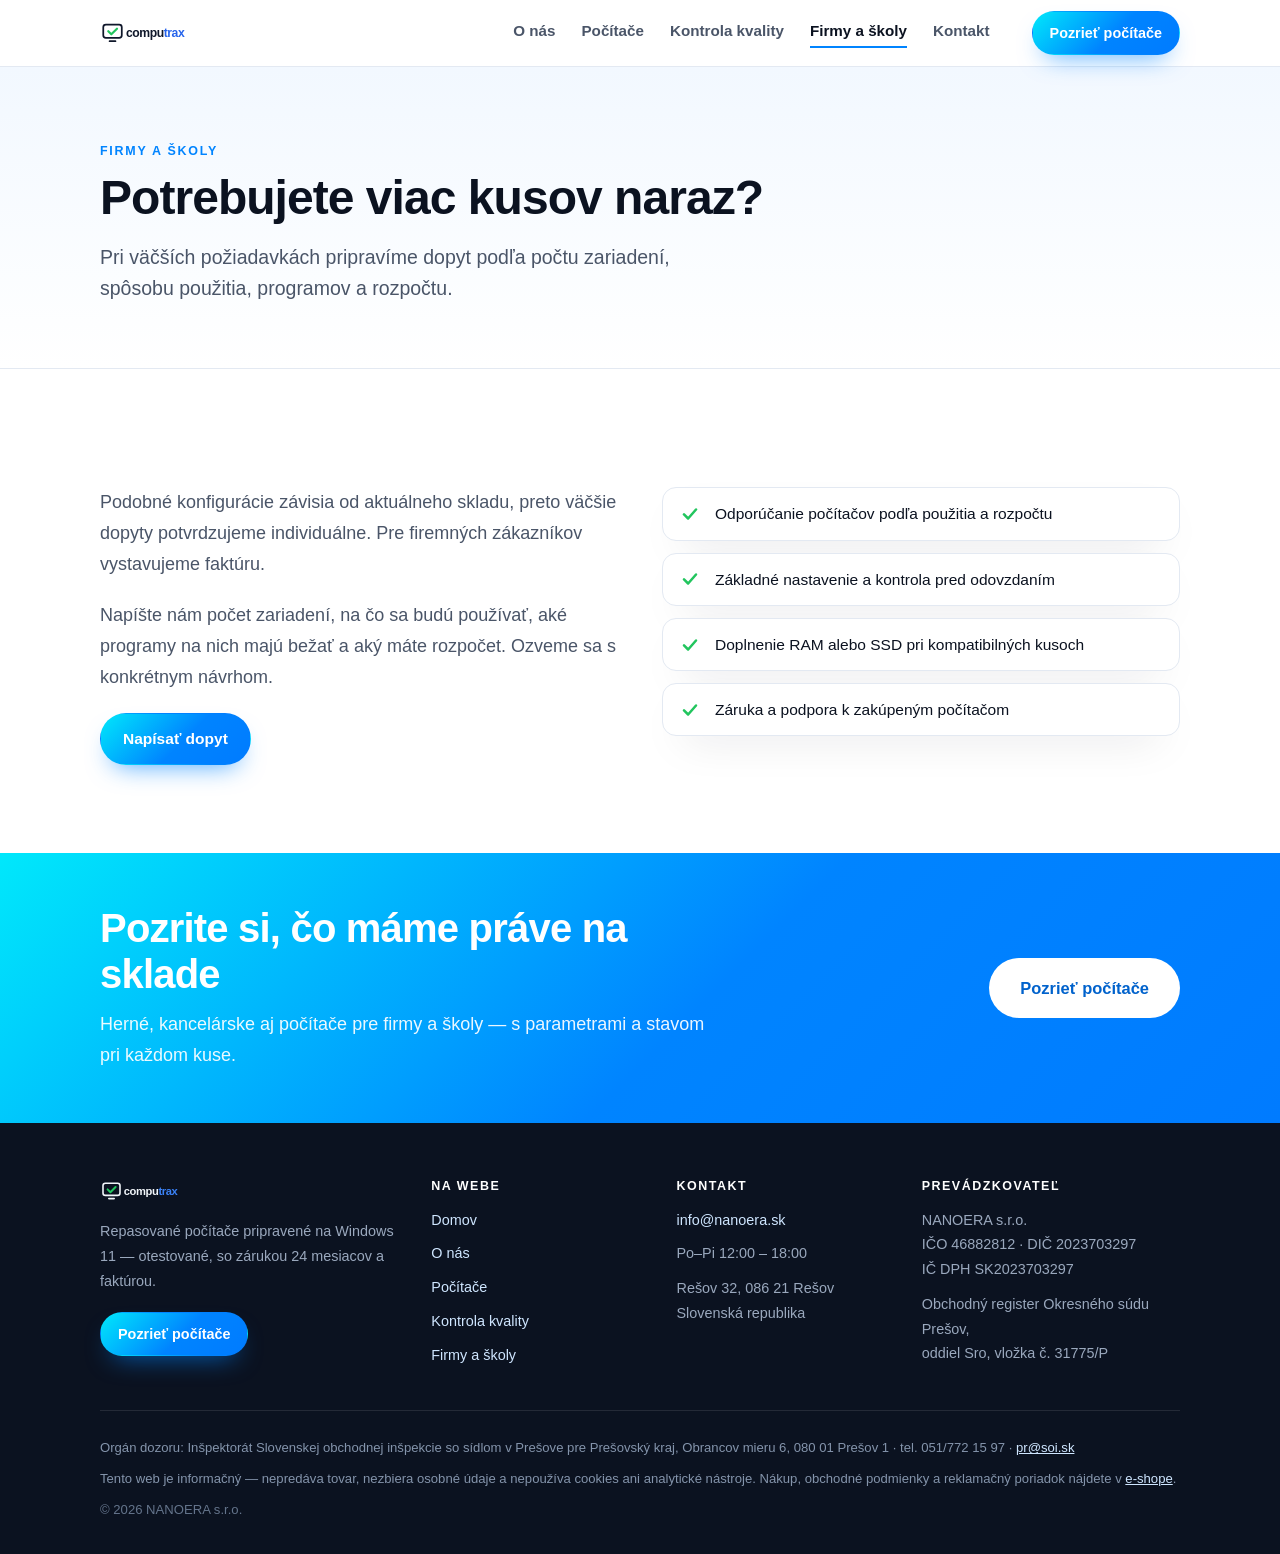
==== firmy.html @ 138ae09a "Rozdelenie na sest stranok, citatelnejsi text, zrusene odkryvanie pri scrolle Co-Authored-By: Claude" ====
<!DOCTYPE html>
<html lang="sk">
<head>
<meta charset="utf-8">
<meta name="viewport" content="width=device-width, initial-scale=1">
<title>Repasované počítače pre firmy a školy — Computrax</title>
<meta name="description" content="Viac kusov naraz, faktúra, nastavenie a podpora. Väčšie dopyty potvrdzujeme individuálne.">
<link rel="canonical" href="https://ld-page-computrax.vercel.app/firmy.html">
<link rel="icon" type="image/svg+xml" href="assets/favicon.svg">
<link rel="icon" href="assets/favicon-32.png" sizes="32x32">
<meta property="og:title" content="Repasované počítače pre firmy a školy — Computrax">
<meta property="og:description" content="Viac kusov naraz, faktúra, nastavenie a podpora. Väčšie dopyty potvrdzujeme individuálne.">
<meta property="og:image" content="assets/og-image.jpg">
<meta property="og:type" content="website">
<meta name="theme-color" content="#0084ff">
<link rel="stylesheet" href="styles.css?v=10">
</head>
<body>

<header class="site-header">
  <div class="wrap header-inner">
    <a class="brand" href="index.html"><img src="assets/computrax-logo.svg" alt="Computrax"></a>
    <nav class="nav" id="hlavne-menu">
      <a href="o-nas.html">O nás</a>
      <a href="pocitace.html">Počítače</a>
      <a href="kontrola.html">Kontrola kvality</a>
      <a href="firmy.html" class="je-aktivna" aria-current="page">Firmy a školy</a>
      <a href="kontakt.html">Kontakt</a>
    </nav>
    <a class="btn btn-primary btn-sm js-shop" data-utm="hlavicka" href="#">Pozrieť počítače</a>
    <button class="nav-toggle" type="button" aria-expanded="false"
            aria-controls="hlavne-menu" aria-label="Otvoriť menu">
      <span></span><span></span><span></span>
    </button>
  </div>
</header>

<main id="top">

  <!-- HLAVIČKA STRÁNKY -->
  <section class="page-head">
    <div class="wrap">
      <p class="eyebrow">Firmy a školy</p>
      <h1>Potrebujete viac kusov naraz?</h1>
      <p class="lede">Pri väčších požiadavkách pripravíme dopyt podľa počtu zariadení, spôsobu použitia, programov a rozpočtu.</p>
    </div>
  </section>

  <section id="firmy" class="section">
    <div class="wrap">
      <div class="split">
        <div class="split-text">
          <p>
            Podobné konfigurácie závisia od aktuálneho skladu, preto väčšie dopyty
            potvrdzujeme individuálne. Pre firemných zákazníkov vystavujeme faktúru.
          </p>
          <p>
            Napíšte nám počet zariadení, na čo sa budú používať, aké programy na nich
            majú bežať a aký máte rozpočet. Ozveme sa s konkrétnym návrhom.
          </p>
          <a class="btn btn-primary" href="mailto:info@nanoera.sk?subject=Dopyt%20pre%20firmu%20alebo%20%C5%A1kolu">Napísať dopyt</a>
        </div>
        <ul class="checklist split-list">
          <li>Odporúčanie počítačov podľa použitia a rozpočtu</li>
          <li>Základné nastavenie a kontrola pred odovzdaním</li>
          <li>Doplnenie RAM alebo SSD pri kompatibilných kusoch</li>
          <li>Záruka a podpora k zakúpeným počítačom</li>
        </ul>
      </div>
    </div>
  </section>

  <!-- CTA -->
  <section class="band">
    <div class="wrap band-inner">
      <div>
        <h2>Pozrite si, čo máme práve na sklade</h2>
        <p>Herné, kancelárske aj počítače pre firmy a školy — s parametrami a stavom pri každom kuse.</p>
      </div>
      <a class="btn btn-white btn-lg js-shop" data-utm="cta-pas" href="#">Pozrieť počítače</a>
    </div>
  </section>

</main>

<footer class="footer">
  <div class="wrap">
    <div class="footer-grid">

      <div class="footer-brand">
        <img class="footer-logo" src="assets/computrax-logo-dark.svg" alt="Computrax">
        <p>Repasované počítače pripravené na Windows 11 — otestované, so zárukou
           24 mesiacov a faktúrou.</p>
        <a class="btn btn-primary btn-sm js-shop" data-utm="paticka" href="#">Pozrieť počítače</a>
      </div>

      <nav class="footer-col" aria-label="Sekcie webu">
        <h2>Na webe</h2>
        <a href="index.html">Domov</a>
        <a href="o-nas.html">O nás</a>
        <a href="pocitace.html">Počítače</a>
        <a href="kontrola.html">Kontrola kvality</a>
        <a href="firmy.html">Firmy a školy</a>
      </nav>

      <div class="footer-col">
        <h2>Kontakt</h2>
        <a href="mailto:info@nanoera.sk">info@nanoera.sk</a>
        <p>Po–Pi 12:00 – 18:00</p>
        <p>Rešov 32, 086 21 Rešov<br>Slovenská republika</p>
      </div>

      <div class="footer-col">
        <h2>Prevádzkovateľ</h2>
        <p>NANOERA s.r.o.<br>
           IČO 46882812 · DIČ 2023703297<br>
           IČ DPH SK2023703297</p>
        <p>Obchodný register Okresného súdu Prešov,<br>oddiel Sro, vložka č. 31775/P</p>
      </div>

    </div>

    <div class="footer-legal">
      <p>
        Orgán dozoru: Inšpektorát Slovenskej obchodnej inšpekcie so sídlom v Prešove
        pre Prešovský kraj, Obrancov mieru 6, 080 01 Prešov 1 ·
        tel. 051/772 15 97 · <a href="mailto:pr@soi.sk">pr@soi.sk</a>
      </p>
      <p>
        Tento web je informačný — nepredáva tovar, nezbiera osobné údaje
        a nepoužíva cookies ani analytické nástroje. Nákup, obchodné podmienky
        a reklamačný poriadok nájdete v <a class="js-shop" data-utm="paticka-podmienky" href="#">e-shope</a>.
      </p>
      <p class="copy">© 2026 NANOERA s.r.o.</p>
    </div>
  </div>
</footer>

<div class="sticky-cta">
  <a class="btn btn-primary js-shop" data-utm="sticky-mobil" href="#">Pozrieť počítače</a>
</div>

<script src="app.js?v=10"></script>

</body>
</html>
---- styles.css ----
/* Computrax — landing page
   Farby prevzaté z loga: #00E8FB → #007BFF, text #0B1220 */

:root {
  --ink: #0b1220;
  --ink-soft: #4a5568;
  --line: #e3e9f2;
  --bg: #ffffff;
  --bg-alt: #f5f8fd;
  --blue: #0084ff;
  --blue-deep: #0062cc;
  --cyan: #00e8fb;
  --grad: linear-gradient(135deg, #00e8fb 0%, #0084ff 55%, #007bff 100%);
  --radius: 18px;
  --shadow: 0 18px 44px -22px rgba(11, 18, 32, .28);
  --wrap: 1120px;
}

* { box-sizing: border-box; }

html { scroll-behavior: smooth; }

body {
  margin: 0;
  background: var(--bg);
  color: var(--ink);
  font-family: -apple-system, BlinkMacSystemFont, "Segoe UI", Inter, Roboto,
               "Helvetica Neue", Arial, sans-serif;
  font-size: 18px;
  line-height: 1.72;
  -webkit-font-smoothing: antialiased;
}

img { max-width: 100%; display: block; }

a { color: var(--blue-deep); }

.wrap {
  width: 100%;
  max-width: var(--wrap);
  margin: 0 auto;
  padding: 0 20px;
}

/* ~68 znakov na riadok — nad tým sa oko na konci riadka stráca */
.narrow { max-width: 41rem; }

.narrow h2 { margin-top: 1.9em; }

h1, h2, h3 {
  line-height: 1.15;
  letter-spacing: -.02em;
  margin: 0 0 .5em;
}

h1 { font-size: clamp(2.1rem, 6.4vw, 3.9rem); font-weight: 800; }
h2 { font-size: clamp(1.6rem, 4vw, 2.5rem); font-weight: 780; }
h3 { font-size: 1.18rem; font-weight: 700; }

p { margin: 0 0 1.25em; }

.grad {
  background: var(--grad);
  -webkit-background-clip: text;
  background-clip: text;
  color: transparent;
}

.eyebrow {
  text-transform: uppercase;
  letter-spacing: .14em;
  font-size: .78rem;
  font-weight: 700;
  color: var(--blue);
  margin-bottom: .6em;
}

/* ---------- Header ---------- */

.site-header {
  position: sticky;
  top: 0;
  z-index: 50;
  background: rgba(255, 255, 255, .88);
  backdrop-filter: saturate(180%) blur(12px);
  border-bottom: 1px solid var(--line);
}

.header-inner {
  position: relative;
  display: flex;
  align-items: center;
  gap: 16px;
  height: 66px;
}

.brand { margin-right: auto; display: flex; }
.brand img { height: 26px; width: auto; }

.nav { display: none; gap: 26px; }

.nav a {
  color: var(--ink-soft);
  text-decoration: none;
  font-weight: 600;
  font-size: .95rem;
}

.nav a:hover { color: var(--ink); }

@media (min-width: 860px) {
  .nav { display: flex; margin-right: 26px; }
}

/* ---------- Mobilné menu ---------- */

.nav-toggle {
  display: inline-flex;
  flex-direction: column;
  justify-content: center;
  gap: 5px;
  width: 42px;
  height: 42px;
  padding: 0 9px;
  border: 1px solid var(--line);
  border-radius: 12px;
  background: #fff;
  cursor: pointer;
}

.nav-toggle span {
  display: block;
  height: 2px;
  border-radius: 2px;
  background: var(--ink);
  transition: transform .22s ease, opacity .18s ease;
}

.nav-toggle[aria-expanded="true"] span:nth-child(1) { transform: translateY(7px) rotate(45deg); }
.nav-toggle[aria-expanded="true"] span:nth-child(2) { opacity: 0; }
.nav-toggle[aria-expanded="true"] span:nth-child(3) { transform: translateY(-7px) rotate(-45deg); }

@media (min-width: 860px) {
  .nav-toggle { display: none; }
}

@media (max-width: 859px) {
  .nav {
    display: flex;
    flex-direction: column;
    gap: 0;
    position: absolute;
    left: 0;
    right: 0;
    top: 100%;
    background: #fff;
    border-bottom: 1px solid var(--line);
    box-shadow: 0 20px 40px -26px rgba(11, 18, 32, .4);
    padding: 6px 20px 14px;
    opacity: 0;
    visibility: hidden;
    transform: translateY(-8px);
    transition: opacity .2s ease, transform .2s ease, visibility .2s;
  }

  .nav a {
    padding: 13px 2px;
    border-bottom: 1px solid var(--line);
    font-size: 1rem;
  }

  .nav a:last-child { border-bottom: 0; }

  body.menu-otvorene .nav {
    opacity: 1;
    visibility: visible;
    transform: none;
  }

  /* na úzkych displejoch by sa tlačidlo a hamburger nezmestili vedľa seba */
  .header-inner > .btn { display: none; }
}

@media (min-width: 560px) and (max-width: 859px) {
  .header-inner > .btn { display: inline-flex; }
}

/* ---------- Buttons ---------- */

.btn {
  display: inline-flex;
  align-items: center;
  justify-content: center;
  gap: 8px;
  border-radius: 999px;
  font-weight: 700;
  text-decoration: none;
  padding: 12px 22px;
  font-size: .97rem;
  border: 1px solid transparent;
  transition: transform .15s ease, box-shadow .15s ease, background .15s ease;
  white-space: nowrap;
}

.btn:active { transform: translateY(1px); }

.btn-primary {
  background: var(--grad);
  color: #fff;
  box-shadow: 0 12px 26px -12px rgba(0, 132, 255, .75);
}

.btn-primary:hover { box-shadow: 0 16px 34px -12px rgba(0, 132, 255, .9); }

.btn-ghost {
  background: #fff;
  color: var(--ink);
  border-color: var(--line);
}

.btn-ghost:hover { border-color: #c8d5e8; }

.btn-white {
  background: #fff;
  color: var(--blue-deep);
}

.btn-sm { padding: 9px 17px; font-size: .9rem; }
.btn-lg { padding: 15px 30px; font-size: 1.03rem; }

/* ---------- Hero ---------- */

.hero {
  position: relative;
  overflow: hidden;
  background: linear-gradient(180deg, #f2f8ff 0%, #ffffff 100%);
  padding: 62px 0 54px;
  text-align: center;
}

.hero-inner {
  position: relative;
  z-index: 2;
  display: grid;
  gap: 34px;
  align-items: center;
}

@media (min-width: 940px) {
  .hero { text-align: left; }
  .hero-inner { grid-template-columns: 1.05fr 1fr; gap: 48px; }
  .hero .lede { margin-left: 0; margin-right: 0; }
  .hero .cta-row { justify-content: flex-start; }
}

.hero-visual { display: flex; justify-content: center; }



/* na mobile hero stiahneme, aby bola animácia hneď na dosah */
@media (max-width: 939px) {
  .hero { padding-top: 40px; }
  .pill { margin-bottom: 16px; }
  .hero .lede { margin-bottom: 22px; }
  .hero .cta-row { margin-bottom: 26px; }
  .hero-inner { gap: 22px; }
  .hero-pc { max-width: 300px; }
}

/* ---------- Počítač v hero ---------- */

.hero-pc {
  width: 100%;
  max-width: 430px;
  height: auto;
  animation: hero-plava 7s ease-in-out infinite;
}

@keyframes hero-plava {
  0%, 100% { transform: translateY(0); }
  50%      { transform: translateY(-12px); }
}

@media (prefers-reduced-motion: reduce) {
  .hero-pc { animation: none; }
}

.hero-glow {
  position: absolute;
  top: -240px;
  left: 50%;
  transform: translateX(-50%);
  width: 900px;
  height: 620px;
  background: radial-gradient(closest-side, rgba(0, 232, 251, .30), rgba(0, 132, 255, 0));
  pointer-events: none;
}

.pill {
  display: inline-block;
  background: #fff;
  border: 1px solid #cfe6ff;
  color: var(--blue-deep);
  border-radius: 999px;
  padding: 7px 16px;
  font-size: .84rem;
  font-weight: 700;
  margin: 0 0 22px;
  box-shadow: 0 6px 18px -12px rgba(0, 132, 255, .8);
}

.lede {
  font-size: clamp(1.05rem, 2.3vw, 1.22rem);
  line-height: 1.6;
  color: var(--ink-soft);
  max-width: 38rem;
  margin: 0 auto 30px;
}

.cta-row {
  display: flex;
  flex-wrap: wrap;
  gap: 12px;
  justify-content: center;
  margin-bottom: 44px;
}

.trust-strip {
  list-style: none;
  margin: 0;
  padding: 0;
  display: grid;
  grid-template-columns: repeat(2, 1fr);
  gap: 14px;
  max-width: 720px;
  margin: 0 auto;
}

.trust-strip li {
  display: flex;
  flex-direction: column;
  align-items: flex-start;
  gap: 2px;
  background: #fff;
  border: 1px solid var(--line);
  border-radius: 14px;
  padding: 16px 16px 14px;
  box-shadow: var(--shadow);
}

.trust-strip svg {
  width: 22px;
  height: 22px;
  margin-bottom: 6px;
  fill: none;
  stroke: var(--blue);
  stroke-width: 1.9;
  stroke-linecap: round;
  stroke-linejoin: round;
}

.trust-strip strong {
  font-size: 1.42rem;
  color: var(--ink);
  letter-spacing: -.02em;
  line-height: 1.1;
}

.trust-strip span {
  font-size: .84rem;
  color: var(--ink-soft);
  line-height: 1.35;
}

@media (min-width: 700px) {
  .hero { padding: 92px 0 78px; }
  .trust-strip { grid-template-columns: repeat(4, 1fr); }
}

@media (min-width: 940px) {
  /* pri dvojstĺpcovom hero má pás lícovať s textom, nie byť vycentrovaný */
  .trust-strip { max-width: none; margin-top: 46px; }
}

/* ---------- Hlavička podstránky ---------- */

.page-head {
  background: linear-gradient(180deg, #f2f8ff 0%, #ffffff 100%);
  border-bottom: 1px solid var(--line);
  padding: 54px 0 46px;
}

.page-head h1 {
  font-size: clamp(1.9rem, 5vw, 3rem);
  margin-bottom: .35em;
}

.page-head .lede { margin: 0; }

@media (min-width: 700px) {
  .page-head { padding: 74px 0 64px; }
}

/* aktívna položka v menu */
.nav a.je-aktivna { color: var(--ink); }

@media (min-width: 860px) {
  .nav a.je-aktivna {
    box-shadow: inset 0 -2px 0 var(--blue);
    padding-bottom: 3px;
  }
}

/* karta, ktorá je celá odkazom */
.card-odkaz {
  display: block;
  text-decoration: none;
  color: inherit;
}

.card-odkaz .pc-link { display: inline-block; margin-top: 6px; }

/* ---------- Hlavicka podstranky ---------- */

.page-head {
  background: linear-gradient(180deg, #f2f8ff 0%, #ffffff 100%);
  border-bottom: 1px solid var(--line);
  padding: 54px 0 46px;
}

.page-head h1 {
  font-size: clamp(1.9rem, 5vw, 3rem);
  margin-bottom: .35em;
}

.page-head .lede { margin: 0; }

@media (min-width: 700px) {
  .page-head { padding: 74px 0 64px; }
}

.nav a.je-aktivna { color: var(--ink); }

@media (min-width: 860px) {
  .nav a.je-aktivna {
    box-shadow: inset 0 -2px 0 var(--blue);
    padding-bottom: 3px;
  }
}

.card-odkaz {
  display: block;
  text-decoration: none;
  color: inherit;
}

.card-odkaz .pc-link { display: inline-block; margin-top: 6px; }

/* ---------- Sections ---------- */

.section { padding: 62px 0; }
.section-alt { background: var(--bg-alt); border-block: 1px solid var(--line); }

.section p { color: var(--ink-soft); }
.section h2 { color: var(--ink); }

.section-lede { max-width: 36rem; margin-bottom: 34px; }

@media (min-width: 700px) {
  .section { padding: 88px 0; }
}

/* ---------- Cards ---------- */

.cards {
  display: grid;
  gap: 18px;
  margin-top: 34px;
}

@media (min-width: 820px) {
  .cards { grid-template-columns: repeat(3, 1fr); }
}

.card {
  background: #fff;
  border: 1px solid var(--line);
  border-radius: var(--radius);
  padding: 26px 24px 22px;
  box-shadow: var(--shadow);
}

.card-num {
  font-size: .82rem;
  font-weight: 800;
  letter-spacing: .1em;
  background: var(--grad);
  -webkit-background-clip: text;
  background-clip: text;
  color: transparent;
  margin-bottom: 12px;
}

.card p { margin-bottom: 0; font-size: .96rem; line-height: 1.62; }

/* ---------- CTA band ---------- */

.band {
  background: var(--grad);
  color: #fff;
  padding: 52px 0;
}

.band h2 { color: #fff; margin-bottom: .3em; }
.band p { color: rgba(255, 255, 255, .92); margin: 0; }

.band-inner {
  display: flex;
  flex-direction: column;
  gap: 24px;
  align-items: flex-start;
}

@media (min-width: 860px) {
  .band-inner { flex-direction: row; align-items: center; justify-content: space-between; }
  .band-inner > div { max-width: 620px; }
}

/* ---------- Kontakt ---------- */

.contact-grid {
  display: grid;
  gap: 14px;
  grid-template-columns: 1fr;
  max-width: 760px;
}

@media (min-width: 640px) { .contact-grid { grid-template-columns: repeat(2, 1fr); } }

.contact-card {
  display: block;
  background: #fff;
  border: 1px solid var(--line);
  border-radius: var(--radius);
  padding: 20px;
  text-decoration: none;
  color: var(--ink);
  box-shadow: var(--shadow);
  transition: border-color .15s ease, transform .15s ease;
  overflow-wrap: anywhere;
}

a.contact-card:hover { border-color: #9fcdff; transform: translateY(-2px); }

.contact-label {
  display: block;
  font-size: .76rem;
  text-transform: uppercase;
  letter-spacing: .12em;
  font-weight: 700;
  color: var(--blue);
  margin-bottom: 8px;
}

.contact-card strong { display: block; font-size: 1.02rem; line-height: 1.4; }

.contact-note {
  display: block;
  margin-top: 6px;
  font-size: .87rem;
  color: var(--ink-soft);
}

/* =========================================================
   PRÍBEH POČÍTAČA — 3D scéna riadená scrollom
   Premenné nastavuje story.js pri každom snímku:
   --p  celkový postup 0–1      --ex  rozobratie 0–1
   --sc postup skenu 0–1        --gl  finálne rozsvietenie 0–1
   --rx --ry  natočenie kamery v stupňoch
   ========================================================= */

.story {
  --p: 0; --gl: 0;
  background: linear-gradient(180deg, #ffffff 0%, #f3f8ff 45%, #ffffff 100%);
  border-block: 1px solid var(--line);
}

.story-track { height: 420vh; }

.story-stage {
  position: sticky;
  top: 0;
  height: 100vh;
  min-height: 560px;
  display: flex;
  align-items: center;
  overflow: hidden;
  z-index: 1;
}

.story-inner {
  display: grid;
  gap: 20px;
  align-items: center;
  width: 100%;
}

@media (min-width: 940px) {
  .story-inner { grid-template-columns: 1fr 1fr; gap: 40px; }
}

/* ---- text krokov ---- */

.story-steps { position: relative; min-height: 300px; }

.story-step {
  position: absolute;
  inset: 0;
  opacity: 0;
  transform: translateY(18px);
  transition: opacity .45s ease, transform .45s ease;
  pointer-events: none;
}

.story-step.is-on {
  opacity: 1;
  transform: none;
  pointer-events: auto;
}

.story-num {
  display: inline-block;
  font-size: .82rem;
  font-weight: 800;
  letter-spacing: .12em;
  background: var(--grad);
  -webkit-background-clip: text;
  background-clip: text;
  color: transparent;
  margin-bottom: 10px;
}

.story-step h2 { font-size: clamp(1.5rem, 3.4vw, 2.3rem); margin-bottom: .4em; }
.story-step p { color: var(--ink-soft); max-width: 460px; }
.story-step .btn { margin-top: 6px; }

/* ---- izometrická scéna počítača ---- */

.story-scene {
  display: flex;
  flex-direction: column;
  align-items: center;
  justify-content: center;
}

#wrap {
  width: min(520px, 92%);
  aspect-ratio: 560 / 600;
  position: relative;
  touch-action: pan-y;
  cursor: grab;
  user-select: none;
  -webkit-user-select: none;
}

#wrap.dragging { cursor: grabbing; }

svg#scene {
  display: block;
  width: 100%;
  height: 100%;
  isolation: isolate;
  overflow: visible;
}

/* Odraz na podlahe zdvojnásobuje počet kreslených prvkov —
   na mobile ho vypíname, aby scéna zostala plynulá. */
@media (max-width: 939px) {
  .odraz { display: none; }
}

.lblTxt {
  font-family: -apple-system, BlinkMacSystemFont, "Segoe UI", Inter, Roboto,
               "Helvetica Neue", Arial, sans-serif;
  font-size: 16px;
  font-weight: 600;
  letter-spacing: .2px;
  fill: #0b1220;
}

/* ---- ukazovateľ postupu a nápoveda ---- */

.story-progress {
  position: absolute;
  left: 0;
  bottom: 0;
  width: 100%;
  height: 3px;
  background: rgba(11, 18, 32, .07);
}

.story-progress span {
  display: block;
  height: 100%;
  width: calc(var(--p) * 100%);
  background: var(--grad);
}

.story-hint {
  margin: 26px 0 0;
  font-size: .84rem;
  color: var(--ink-soft);
  opacity: var(--gl);
  transition: opacity .3s ease;
}

/* ---- mobil ---- */

@media (max-width: 939px) {
  .story-track { height: 340vh; }
  .story-steps { min-height: 260px; }
  .story-scene { min-height: 300px; }
  .story-inner { gap: 8px; }
}

/* ---- vypnuté animácie: statický, hotový stav ---- */

@media (prefers-reduced-motion: reduce) {
  .story-track { height: auto; }

  .story-stage {
    position: static;
    height: auto;
    padding: 62px 0;
    overflow: visible;
  }

  .story-steps { min-height: 0; display: grid; gap: 26px; }

  .story-step {
    position: static;
    opacity: 1;
    transform: none;
    pointer-events: auto;
  }

  .story-scene { display: none; }
  .story-progress { display: none; }
}

/* ---------- Počítače ---------- */

.pc-grid {
  display: grid;
  gap: 20px;
  margin-top: 32px;
}

@media (min-width: 820px) {
  .pc-grid { grid-template-columns: repeat(2, 1fr); gap: 26px; }
}

.pc-card {
  position: relative;
  background: #fff;
  transition: transform .18s ease, box-shadow .18s ease;
  border: 1px solid var(--line);
  border-radius: var(--radius);
  overflow: hidden;
  box-shadow: var(--shadow);
  display: flex;
  flex-direction: column;
}

/* Fotky majú biele pozadie, tak je biela aj dlaždica — inak by okolo
   nich bol vidieť obdĺžnik. */
.pc-media {
  background: #fff;
  border-bottom: 1px solid var(--line);
  padding: 20px 20px 8px;
}

.pc-media img {
  width: 100%;
  height: auto;
  aspect-ratio: 5 / 6;
  object-fit: contain;
}

.pc-card:hover { transform: translateY(-3px); box-shadow: 0 26px 54px -26px rgba(11,18,32,.34); }

.card { transition: transform .18s ease, box-shadow .18s ease; }
.card:hover { transform: translateY(-3px); box-shadow: 0 26px 54px -26px rgba(11,18,32,.34); }

/* štítok Repasovaný / Nový nad fotkou */
.pc-stav {
  position: absolute;
  z-index: 2;
  top: 14px;
  left: 14px;
  border-radius: 999px;
  padding: 5px 12px;
  font-size: .74rem;
  font-weight: 700;
  letter-spacing: .06em;
  text-transform: uppercase;
  color: #fff;
}

.pc-stav.je-repas { background: var(--blue); }
.pc-stav.je-novy  { background: #16a34a; }

.pc-body {
  padding: 24px 24px 26px;
  display: flex;
  flex-direction: column;
  flex: 1;
}

.pc-tag {
  display: inline-block;
  align-self: flex-start;
  background: #eaf4ff;
  color: var(--blue-deep);
  border-radius: 999px;
  padding: 5px 13px;
  font-size: .76rem;
  font-weight: 700;
  letter-spacing: .04em;
  text-transform: uppercase;
  margin-bottom: 12px;
}

.pc-body h3 { font-size: 1.32rem; margin-bottom: .45em; }
.pc-body > p { font-size: .97rem; margin-bottom: 1.1em; }

.pc-specs {
  list-style: none;
  margin: 0 0 22px;
  padding: 0;
  display: grid;
  gap: 9px;
}

.pc-specs li {
  position: relative;
  padding-left: 26px;
  font-size: .93rem;
  color: var(--ink-soft);
  line-height: 1.45;
}

.pc-specs li::before {
  content: "";
  position: absolute;
  left: 0;
  top: 6px;
  width: 14px;
  height: 14px;
  background: url("data:image/svg+xml;utf8,<svg xmlns='http://www.w3.org/2000/svg' viewBox='0 0 24 24' fill='none' stroke='%2322c55e' stroke-width='3.6' stroke-linecap='round' stroke-linejoin='round'><path d='M4 12.5 l5.5 5.5 L20 6'/></svg>") no-repeat center / contain;
}

.pc-link {
  margin-top: auto;
  align-self: flex-start;
  font-weight: 700;
  text-decoration: none;
  color: var(--blue-deep);
  border-bottom: 2px solid #bcdcff;
  padding-bottom: 2px;
  transition: border-color .15s ease;
}

.pc-link::after { content: " →"; }
.pc-link:hover { border-color: var(--blue); }

/* ---------- Checklist ---------- */

.checklist {
  list-style: none;
  margin: 0;
  padding: 0;
  display: grid;
  gap: 12px;
  max-width: 780px;
}

.checklist li b { color: var(--ink); }

.checklist li b { color: var(--ink); }

.checklist li {
  position: relative;
  padding: 14px 18px 14px 52px;
  background: #fff;
  border: 1px solid var(--line);
  border-radius: 14px;
  color: var(--ink);
  font-size: .97rem;
  line-height: 1.5;
  box-shadow: var(--shadow);
}

.checklist li::before {
  content: "";
  position: absolute;
  left: 18px;
  top: 50%;
  margin-top: -9px;
  width: 18px;
  height: 18px;
  background: url("data:image/svg+xml;utf8,<svg xmlns='http://www.w3.org/2000/svg' viewBox='0 0 24 24' fill='none' stroke='%2322c55e' stroke-width='3.4' stroke-linecap='round' stroke-linejoin='round'><path d='M4 12.5 l5.5 5.5 L20 6'/></svg>") no-repeat center / contain;
}

.note {
  margin-top: 22px;
  font-size: .92rem;
  max-width: 680px;
}

/* ---------- Split (firmy a školy) ---------- */

.split {
  display: grid;
  gap: 26px;
  margin-top: 30px;
}

@media (min-width: 900px) {
  .split { grid-template-columns: 1fr 1fr; gap: 44px; align-items: start; }
}

.split-text p { margin-bottom: 1.1em; }
.split-list { margin: 0; }

/* ---------- Sticky CTA (mobil) ---------- */

.sticky-cta { display: none; }

@media (max-width: 859px) {
  .sticky-cta {
    display: block;
    position: fixed;
    left: 0;
    right: 0;
    bottom: 0;
    z-index: 60;
    padding: 10px 16px calc(10px + env(safe-area-inset-bottom));
    background: rgba(255, 255, 255, .92);
    backdrop-filter: saturate(180%) blur(12px);
    border-top: 1px solid var(--line);
  }

  .sticky-cta .btn {
    width: 100%;
    padding: 15px 22px;
    font-size: 1.02rem;
  }

  /* aby lišta neprekrývala koniec pätičky */
  body { padding-bottom: 104px; }
}

/* ---------- Footer ---------- */

.footer {
  background: var(--ink);
  color: #9aa8bd;
  padding: 56px 0 34px;
  font-size: .9rem;
}

.footer-grid {
  display: grid;
  gap: 34px;
  padding-bottom: 34px;
  border-bottom: 1px solid rgba(255, 255, 255, .10);
}

@media (min-width: 760px) {
  .footer-grid { grid-template-columns: 1.4fr 1fr 1fr 1.2fr; gap: 30px; }
}

.footer-logo { height: 24px; width: auto; margin-bottom: 16px; }

.footer-brand p { max-width: 300px; margin-bottom: 18px; }

.footer-col h2 {
  font-size: .78rem;
  text-transform: uppercase;
  letter-spacing: .12em;
  color: #fff;
  margin-bottom: 14px;
}

.footer-col a,
.footer-brand a:not(.btn) {
  display: block;
  color: #cfe6ff;
  text-decoration: none;
  margin-bottom: 9px;
  overflow-wrap: anywhere;
}

.footer-col a:hover { color: #fff; text-decoration: underline; }
.footer-col p { margin: 0 0 10px; }

.footer-legal {
  padding-top: 26px;
  font-size: .82rem;
  line-height: 1.6;
}

.footer-legal p { margin: 0 0 10px; color: #8494ab; }
.footer-legal a { color: #cfe6ff; }
.footer-legal .copy { color: #64748b; margin: 0; }
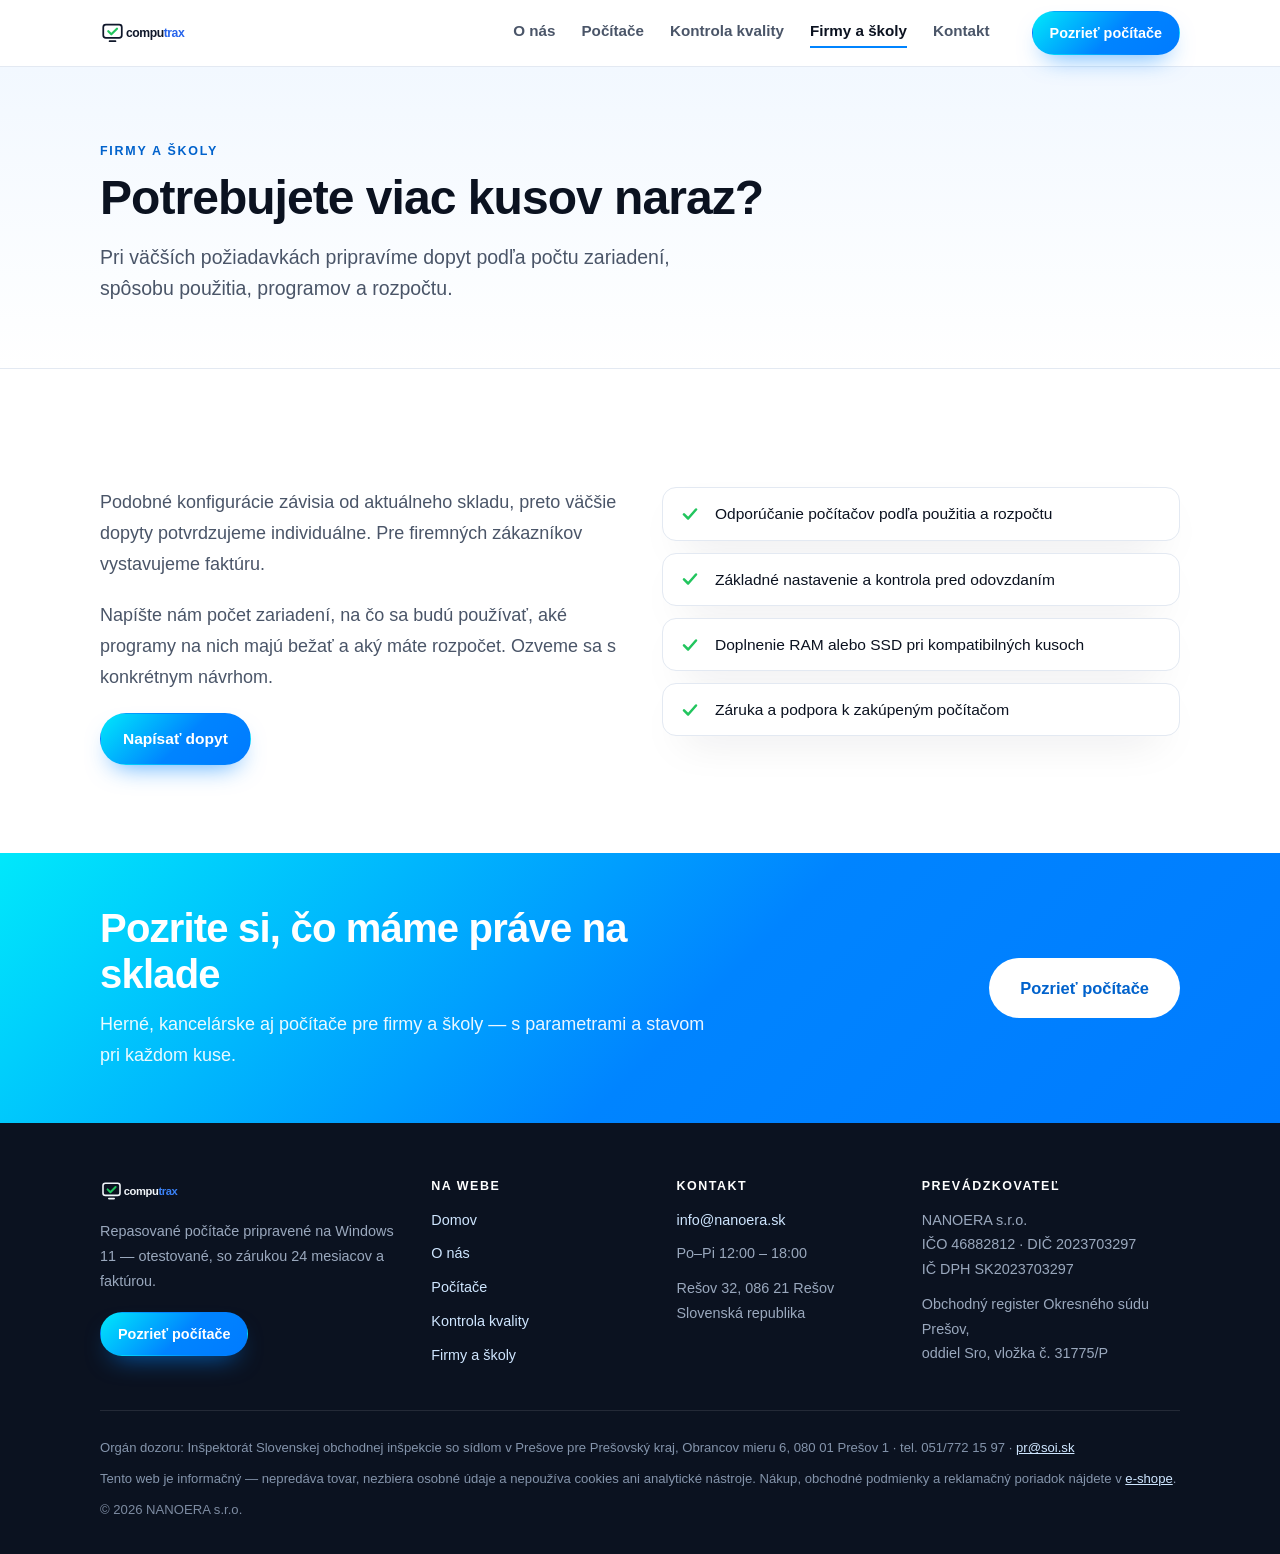
==== commit ff683dcd: "Audit: opraveny kontrast eyebrow/stitkov/copyrightu, viditelny focus, vacsie terciky v paticke na mo" ====
--- a/firmy.html
+++ b/firmy.html
@@ -5,7 +5,7 @@
 <meta name="viewport" content="width=device-width, initial-scale=1">
 <title>Repasované počítače pre firmy a školy — Computrax</title>
 <meta name="description" content="Viac kusov naraz, faktúra, nastavenie a podpora. Väčšie dopyty potvrdzujeme individuálne.">
-<link rel="canonical" href="https://ld-page-computrax.vercel.app/firmy.html">
+<link rel="canonical" href="https://ld-page-computrax.vercel.app/firmy">
 <link rel="icon" type="image/svg+xml" href="assets/favicon.svg">
 <link rel="icon" href="assets/favicon-32.png" sizes="32x32">
 <meta property="og:title" content="Repasované počítače pre firmy a školy — Computrax">
@@ -13,19 +13,60 @@
 <meta property="og:image" content="assets/og-image.jpg">
 <meta property="og:type" content="website">
 <meta name="theme-color" content="#0084ff">
-<link rel="stylesheet" href="styles.css?v=10">
+<link rel="stylesheet" href="styles.css?v=15">
+<script type="application/ld+json">
+{
+  "@context": "https://schema.org",
+  "@type": "Organization",
+  "name": "Computrax",
+  "legalName": "NANOERA s.r.o.",
+  "url": "https://ld-page-computrax.vercel.app/",
+  "logo": "https://ld-page-computrax.vercel.app/assets/computrax-logo.svg",
+  "email": "info@nanoera.sk",
+  "description": "Repasované počítače pripravené na Windows 11 — otestované, so zárukou 24 mesiacov a faktúrou.",
+  "address": {
+    "@type": "PostalAddress",
+    "streetAddress": "Rešov 32",
+    "postalCode": "086 21",
+    "addressLocality": "Rešov",
+    "addressCountry": "SK"
+  },
+  "identifier": [
+    {
+      "@type": "PropertyValue",
+      "name": "IČO",
+      "value": "46882812"
+    },
+    {
+      "@type": "PropertyValue",
+      "name": "DIČ",
+      "value": "2023703297"
+    },
+    {
+      "@type": "PropertyValue",
+      "name": "IČ DPH",
+      "value": "SK2023703297"
+    }
+  ],
+  "areaServed": {
+    "@type": "Country",
+    "name": "Slovensko"
+  },
+  "openingHours": "Mo-Fr 12:00-18:00"
+}
+</script>
 </head>
 <body>
 
 <header class="site-header">
   <div class="wrap header-inner">
-    <a class="brand" href="index.html"><img src="assets/computrax-logo.svg" alt="Computrax"></a>
+    <a class="brand" href="/"><img src="assets/computrax-logo.svg" alt="Computrax"></a>
     <nav class="nav" id="hlavne-menu">
-      <a href="o-nas.html">O nás</a>
-      <a href="pocitace.html">Počítače</a>
-      <a href="kontrola.html">Kontrola kvality</a>
-      <a href="firmy.html" class="je-aktivna" aria-current="page">Firmy a školy</a>
-      <a href="kontakt.html">Kontakt</a>
+      <a href="/o-nas">O nás</a>
+      <a href="/pocitace">Počítače</a>
+      <a href="/kontrola">Kontrola kvality</a>
+      <a href="/firmy" class="je-aktivna" aria-current="page">Firmy a školy</a>
+      <a href="/kontakt">Kontakt</a>
     </nav>
     <a class="btn btn-primary btn-sm js-shop" data-utm="hlavicka" href="#">Pozrieť počítače</a>
     <button class="nav-toggle" type="button" aria-expanded="false"
@@ -96,11 +137,11 @@
 
       <nav class="footer-col" aria-label="Sekcie webu">
         <h2>Na webe</h2>
-        <a href="index.html">Domov</a>
-        <a href="o-nas.html">O nás</a>
-        <a href="pocitace.html">Počítače</a>
-        <a href="kontrola.html">Kontrola kvality</a>
-        <a href="firmy.html">Firmy a školy</a>
+        <a href="/">Domov</a>
+        <a href="/o-nas">O nás</a>
+        <a href="/pocitace">Počítače</a>
+        <a href="/kontrola">Kontrola kvality</a>
+        <a href="/firmy">Firmy a školy</a>
       </nav>
 
       <div class="footer-col">
@@ -140,7 +181,7 @@
   <a class="btn btn-primary js-shop" data-utm="sticky-mobil" href="#">Pozrieť počítače</a>
 </div>
 
-<script src="app.js?v=10"></script>
+<script src="app.js?v=15"></script>
 
 </body>
 </html>
--- a/styles.css
+++ b/styles.css
@@ -71,7 +71,7 @@
   letter-spacing: .14em;
   font-size: .78rem;
   font-weight: 700;
-  color: var(--blue);
+  color: var(--blue-deep);
   margin-bottom: .6em;
 }
 
@@ -185,6 +185,14 @@
   .header-inner > .btn { display: inline-flex; }
 }
 
+/* ---------- Zameranie klávesnicou ---------- */
+
+:focus-visible {
+  outline: 3px solid var(--blue-deep);
+  outline-offset: 3px;
+  border-radius: 6px;
+}
+
 /* ---------- Buttons ---------- */
 
 .btn {
@@ -464,6 +472,9 @@
 .section p { color: var(--ink-soft); }
 .section h2 { color: var(--ink); }
 
+/* .eyebrow je <p>, takže ho .section p prebíjalo — vrátime mu farbu */
+.section .eyebrow { color: var(--blue-deep); }
+
 .section-lede { max-width: 36rem; margin-bottom: 34px; }
 
 @media (min-width: 700px) {
@@ -756,8 +767,12 @@
   margin-top: 32px;
 }
 
-@media (min-width: 820px) {
-  .pc-grid { grid-template-columns: repeat(2, 1fr); gap: 26px; }
+/* pružná mriežka — prispôsobí sa počtu počítačov v produkty.js */
+@media (min-width: 720px) {
+  .pc-grid {
+    grid-template-columns: repeat(auto-fit, minmax(300px, 1fr));
+    gap: 26px;
+  }
 }
 
 .pc-card {
@@ -807,8 +822,8 @@
   color: #fff;
 }
 
-.pc-stav.je-repas { background: var(--blue); }
-.pc-stav.je-novy  { background: #16a34a; }
+.pc-stav.je-repas { background: var(--blue-deep); }
+.pc-stav.je-novy  { background: #15803d; }
 
 .pc-body {
   padding: 24px 24px 26px;
@@ -833,6 +848,20 @@
 
 .pc-body h3 { font-size: 1.32rem; margin-bottom: .45em; }
 .pc-body > p { font-size: .97rem; margin-bottom: 1.1em; }
+
+.pc-cena {
+  font-size: 1.3rem;
+  font-weight: 800;
+  letter-spacing: -.02em;
+  color: var(--ink);
+  margin: 0 0 14px;
+}
+
+.pc-poznamka {
+  font-size: .85rem;
+  color: var(--ink-soft);
+  margin: -8px 0 18px;
+}
 
 .pc-specs {
   list-style: none;
@@ -1003,6 +1032,12 @@
 }
 
 .footer-col a:hover { color: #fff; text-decoration: underline; }
+
+/* na dotykových displejoch potrebujú odkazy väčšiu plochu */
+@media (max-width: 759px) {
+  .footer-col a { padding: 9px 0; margin-bottom: 0; }
+  .brand { padding: 9px 0; }
+}
 .footer-col p { margin: 0 0 10px; }
 
 .footer-legal {
@@ -1013,4 +1048,4 @@
 
 .footer-legal p { margin: 0 0 10px; color: #8494ab; }
 .footer-legal a { color: #cfe6ff; }
-.footer-legal .copy { color: #64748b; margin: 0; }
+.footer-legal .copy { color: #7d8ba1; margin: 0; }
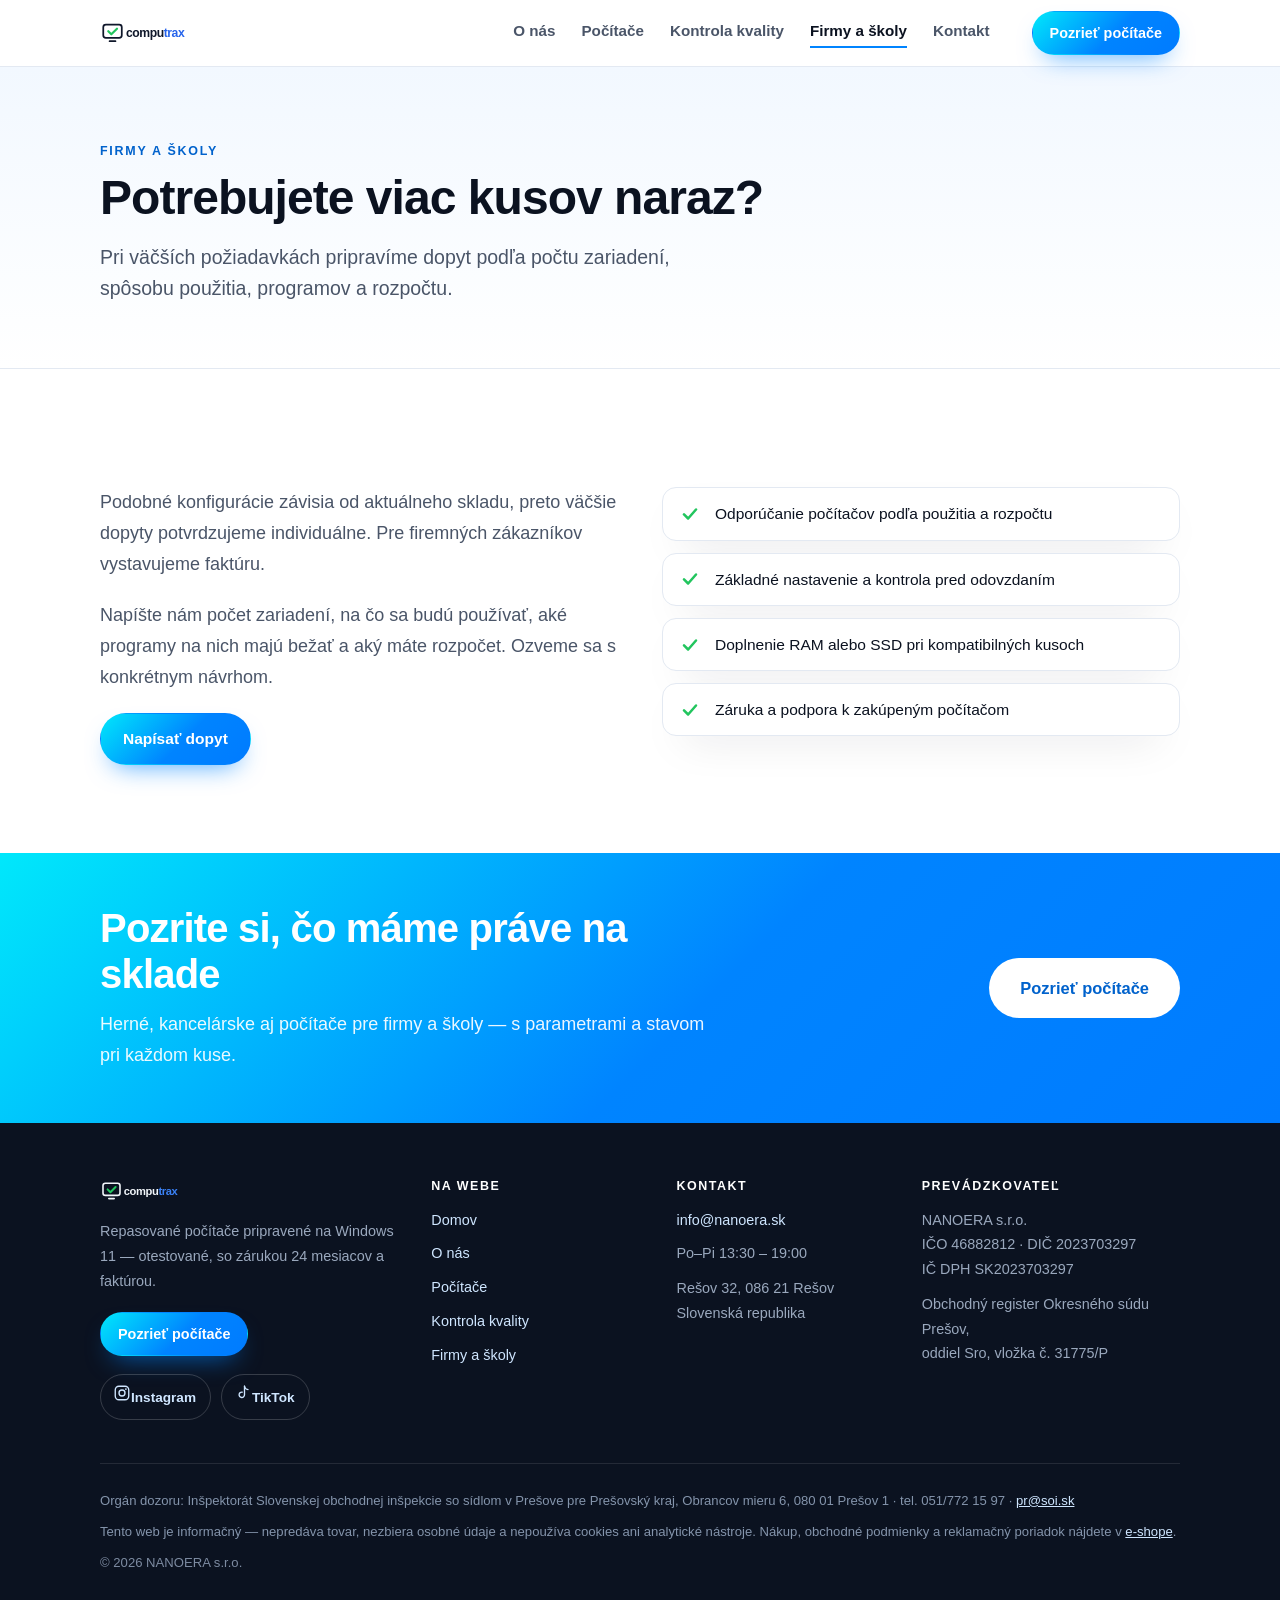
==== commit 815c5eca: "Instagram a TikTok v paticke a v sameAs, opravene pracovne hodiny na 13:30-19:00" ====
--- a/firmy.html
+++ b/firmy.html
@@ -13,7 +13,7 @@
 <meta property="og:image" content="assets/og-image.jpg">
 <meta property="og:type" content="website">
 <meta name="theme-color" content="#0084ff">
-<link rel="stylesheet" href="styles.css?v=15">
+<link rel="stylesheet" href="styles.css?v=16">
 <script type="application/ld+json">
 {
   "@context": "https://schema.org",
@@ -52,7 +52,11 @@
     "@type": "Country",
     "name": "Slovensko"
   },
-  "openingHours": "Mo-Fr 12:00-18:00"
+  "openingHours": "Mo-Fr 13:30-19:00",
+  "sameAs": [
+    "https://www.instagram.com/computrax.sk/",
+    "https://www.tiktok.com/@computrax"
+  ]
 }
 </script>
 </head>
@@ -133,6 +137,12 @@
         <p>Repasované počítače pripravené na Windows 11 — otestované, so zárukou
            24 mesiacov a faktúrou.</p>
         <a class="btn btn-primary btn-sm js-shop" data-utm="paticka" href="#">Pozrieť počítače</a>
+
+        <ul class="socialne">
+          <li><a href="https://www.instagram.com/computrax.sk/" target="_blank" rel="noopener me" aria-label="Computrax na Instagrame"><svg viewBox="0 0 24 24" aria-hidden="true"><rect x="3" y="3" width="18" height="18" rx="5"/><circle cx="12" cy="12" r="4"/><circle cx="17.2" cy="6.8" r="1.2" fill="currentColor" stroke="none"/></svg><span>Instagram</span></a></li>
+          <li><a href="https://www.tiktok.com/@computrax" target="_blank" rel="noopener me" aria-label="Computrax na TikToku"><svg viewBox="0 0 24 24" aria-hidden="true"><path d="M14 3v11.4a3.6 3.6 0 1 1-3-3.55"/><path d="M14 3c.4 2.6 2.1 4.2 4.7 4.4"/></svg><span>TikTok</span></a></li>
+        </ul>
+
       </div>
 
       <nav class="footer-col" aria-label="Sekcie webu">
@@ -147,7 +157,7 @@
       <div class="footer-col">
         <h2>Kontakt</h2>
         <a href="mailto:info@nanoera.sk">info@nanoera.sk</a>
-        <p>Po–Pi 12:00 – 18:00</p>
+        <p>Po–Pi 13:30 – 19:00</p>
         <p>Rešov 32, 086 21 Rešov<br>Slovenská republika</p>
       </div>
 
@@ -181,7 +191,7 @@
   <a class="btn btn-primary js-shop" data-utm="sticky-mobil" href="#">Pozrieť počítače</a>
 </div>
 
-<script src="app.js?v=15"></script>
+<script src="app.js?v=16"></script>
 
 </body>
 </html>
--- a/styles.css
+++ b/styles.css
@@ -1014,6 +1014,42 @@
 
 .footer-brand p { max-width: 300px; margin-bottom: 18px; }
 
+/* ---------- Sociálne siete ---------- */
+
+.socialne {
+  list-style: none;
+  display: flex;
+  gap: 10px;
+  margin: 18px 0 0;
+  padding: 0;
+}
+
+.socialne a {
+  display: inline-flex;
+  align-items: center;
+  gap: 8px;
+  padding: 9px 14px 9px 12px;
+  border: 1px solid rgba(255, 255, 255, .18);
+  border-radius: 999px;
+  color: #cfe6ff;
+  text-decoration: none;
+  font-size: .85rem;
+  font-weight: 600;
+  transition: border-color .15s ease, color .15s ease;
+}
+
+.socialne a:hover { border-color: #cfe6ff; color: #fff; }
+
+.socialne svg {
+  width: 18px;
+  height: 18px;
+  fill: none;
+  stroke: currentColor;
+  stroke-width: 1.8;
+  stroke-linecap: round;
+  stroke-linejoin: round;
+}
+
 .footer-col h2 {
   font-size: .78rem;
   text-transform: uppercase;
